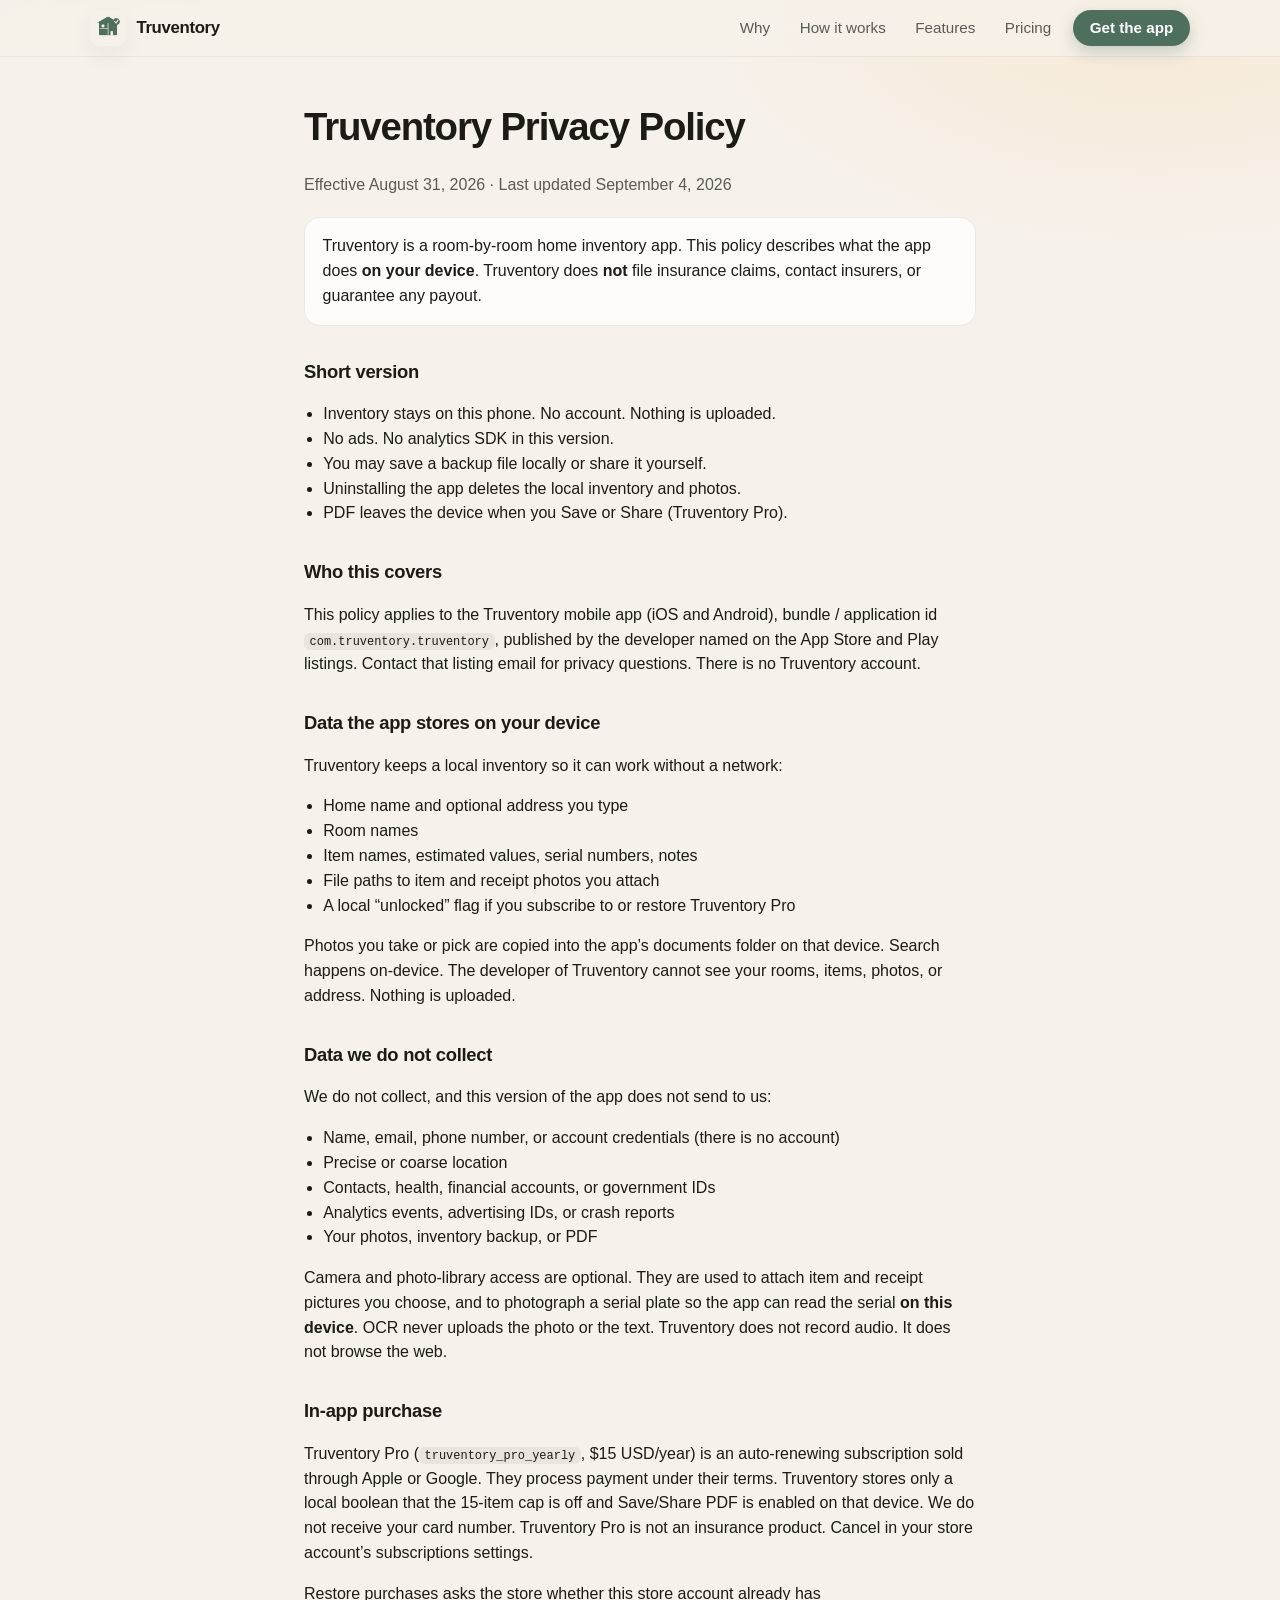
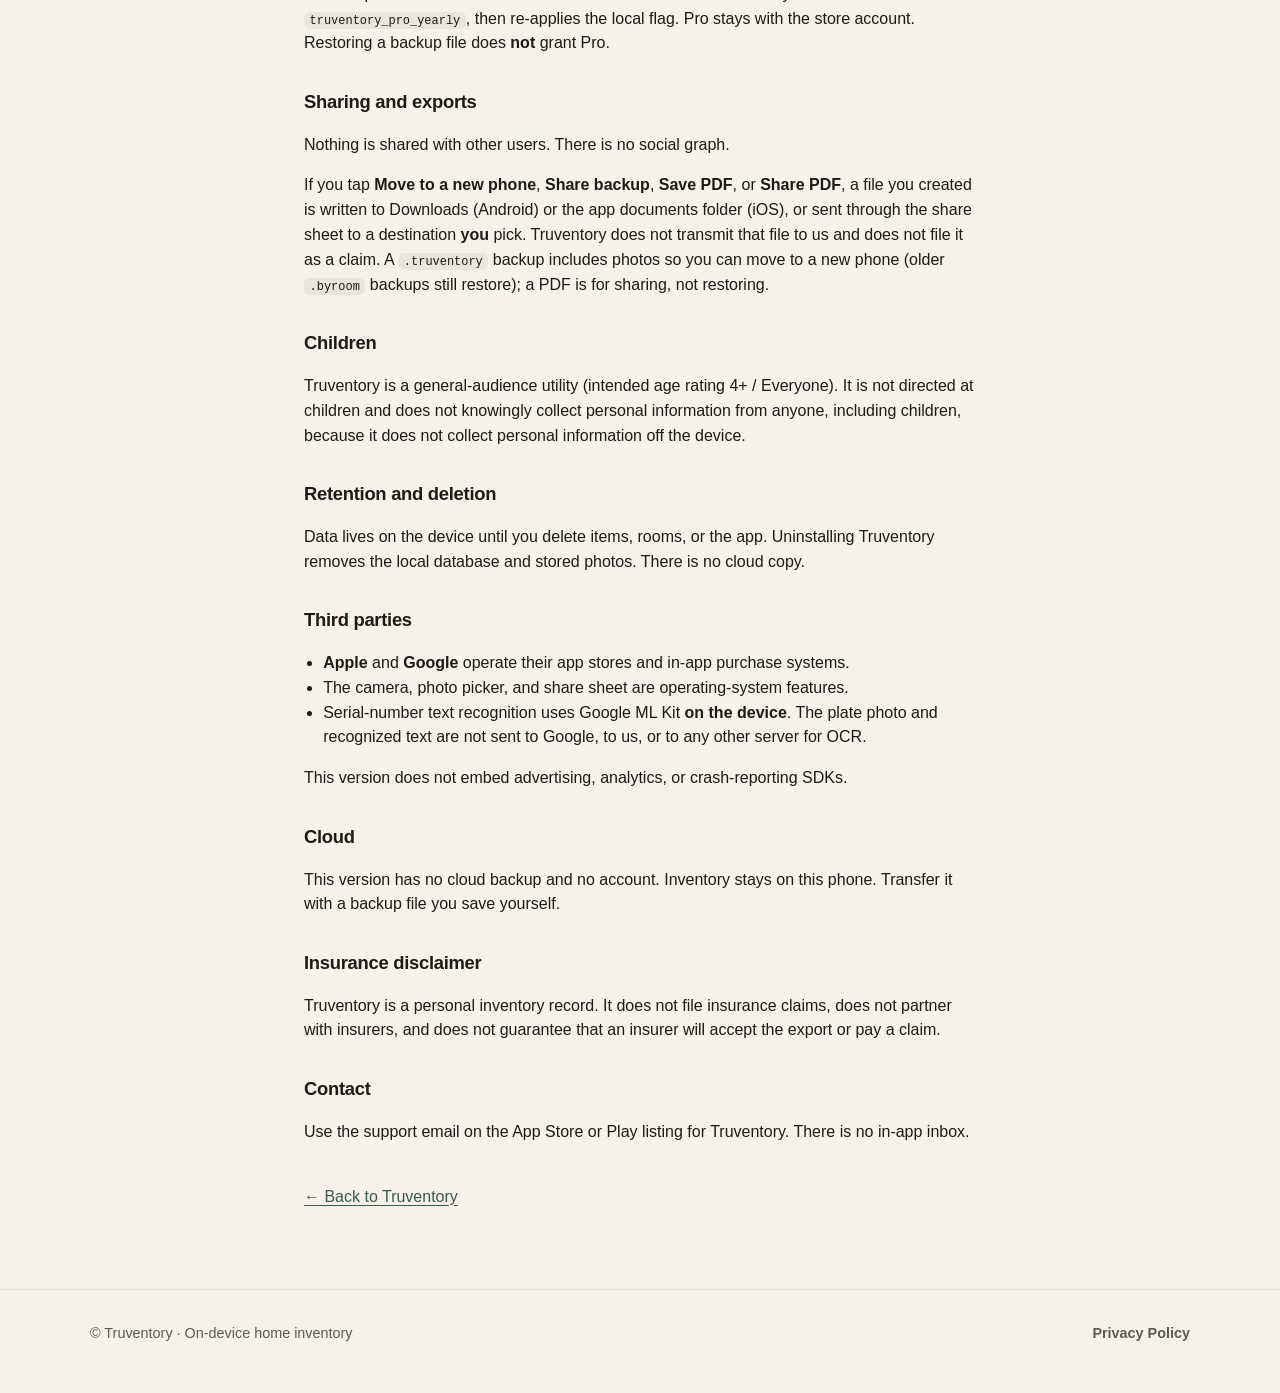
==== privacy.html @ 2aac351b "Clean top nav into a single neat row Desktop keeps links in one nowrap row with clearer hit targets;" ====
<!DOCTYPE html>
<html lang="en">
<head>
  <meta charset="utf-8">
  <meta name="viewport" content="width=device-width, initial-scale=1">
  <title>Privacy Policy — Truventory</title>
  <meta name="description" content="Truventory privacy policy: on-device inventory only. No account, no cloud upload, no ads, no analytics.">
  <meta name="theme-color" content="#f6f1ea">
  <link rel="canonical" href="https://roguespark-04.github.io/Truventory-web/privacy.html">
  <meta property="og:type" content="article">
  <meta property="og:title" content="Privacy Policy — Truventory">
  <meta property="og:description" content="On-device home inventory. No account. Nothing is uploaded.">
  <meta property="og:url" content="https://roguespark-04.github.io/Truventory-web/privacy.html">
  <meta property="og:image" content="https://roguespark-04.github.io/Truventory-web/assets/icon-1024.png">
  <link rel="icon" href="assets/favicon.ico" sizes="any">
  <link rel="icon" type="image/png" sizes="32x32" href="assets/favicon-32.png">
  <link rel="apple-touch-icon" href="assets/favicon-180.png">
  <link rel="stylesheet" href="styles.css">
</head>
<body>
  <header class="site-nav">
    <div class="wrap inner">
      <a class="brand" href="index.html">
        <img src="assets/icon-1024.png" width="36" height="36" alt="">
        Truventory
      </a>
      <button type="button" class="nav-toggle" aria-expanded="false" aria-controls="site-menu" aria-label="Open menu">
        <span></span><span></span><span></span>
      </button>
      <nav id="site-menu" class="nav-links" aria-label="Primary">
        <a href="index.html#why">Why</a>
        <a href="index.html#how">How it works</a>
        <a href="index.html#features">Features</a>
        <a href="index.html#pricing">Pricing</a>
        <a class="nav-cta" href="index.html#download">Get the app</a>
      </nav>
    </div>
  </header>

  <main class="privacy-main">
    <h1>Truventory Privacy Policy</h1>
    <p class="meta">Effective August 31, 2026 · Last updated September 4, 2026</p>

    <p class="note">
      Truventory is a room-by-room home inventory app. This policy describes what the app does
      <strong>on your device</strong>. Truventory does <strong>not</strong> file insurance claims,
      contact insurers, or guarantee any payout.
    </p>

    <h2>Short version</h2>
    <ul>
      <li>Inventory stays on this phone. No account. Nothing is uploaded.</li>
      <li>No ads. No analytics SDK in this version.</li>
      <li>You may save a backup file locally or share it yourself.</li>
      <li>Uninstalling the app deletes the local inventory and photos.</li>
      <li>PDF leaves the device when you Save or Share (Truventory Pro).</li>
    </ul>

    <h2>Who this covers</h2>
    <p>
      This policy applies to the Truventory mobile app (iOS and Android), bundle / application id
      <code>com.truventory.truventory</code>, published by the developer named on the App Store and
      Play listings. Contact that listing email for privacy questions. There is no Truventory account.
    </p>

    <h2>Data the app stores on your device</h2>
    <p>Truventory keeps a local inventory so it can work without a network:</p>
    <ul>
      <li>Home name and optional address you type</li>
      <li>Room names</li>
      <li>Item names, estimated values, serial numbers, notes</li>
      <li>File paths to item and receipt photos you attach</li>
      <li>A local “unlocked” flag if you subscribe to or restore Truventory Pro</li>
    </ul>
    <p>
      Photos you take or pick are copied into the app’s documents folder on that device.
      Search happens on-device. The developer of Truventory cannot see your rooms, items, photos,
      or address. Nothing is uploaded.
    </p>

    <h2>Data we do not collect</h2>
    <p>We do not collect, and this version of the app does not send to us:</p>
    <ul>
      <li>Name, email, phone number, or account credentials (there is no account)</li>
      <li>Precise or coarse location</li>
      <li>Contacts, health, financial accounts, or government IDs</li>
      <li>Analytics events, advertising IDs, or crash reports</li>
      <li>Your photos, inventory backup, or PDF</li>
    </ul>
    <p>
      Camera and photo-library access are optional. They are used to attach item and receipt pictures
      you choose, and to photograph a serial plate so the app can read the serial
      <strong>on this device</strong>. OCR never uploads the photo or the text. Truventory does not
      record audio. It does not browse the web.
    </p>

    <h2>In-app purchase</h2>
    <p>
      Truventory Pro (<code>truventory_pro_yearly</code>, $15 USD/year) is an auto-renewing
      subscription sold through Apple or Google. They process payment under their terms. Truventory
      stores only a local boolean that the 15-item cap is off and Save/Share PDF is enabled on that
      device. We do not receive your card number. Truventory Pro is not an insurance product.
      Cancel in your store account’s subscriptions settings.
    </p>
    <p>
      Restore purchases asks the store whether this store account already has
      <code>truventory_pro_yearly</code>, then re-applies the local flag. Pro stays with the store
      account. Restoring a backup file does <strong>not</strong> grant Pro.
    </p>

    <h2>Sharing and exports</h2>
    <p>Nothing is shared with other users. There is no social graph.</p>
    <p>
      If you tap <strong>Move to a new phone</strong>, <strong>Share backup</strong>,
      <strong>Save PDF</strong>, or <strong>Share PDF</strong>, a file you created is written to
      Downloads (Android) or the app documents folder (iOS), or sent through the share sheet to a
      destination <strong>you</strong> pick. Truventory does not transmit that file to us and does
      not file it as a claim. A <code>.truventory</code> backup includes photos so you can move to a
      new phone (older <code>.byroom</code> backups still restore); a PDF is for sharing, not restoring.
    </p>

    <h2>Children</h2>
    <p>
      Truventory is a general-audience utility (intended age rating 4+ / Everyone). It is not directed
      at children and does not knowingly collect personal information from anyone, including children,
      because it does not collect personal information off the device.
    </p>

    <h2>Retention and deletion</h2>
    <p>
      Data lives on the device until you delete items, rooms, or the app. Uninstalling Truventory
      removes the local database and stored photos. There is no cloud copy.
    </p>

    <h2>Third parties</h2>
    <ul>
      <li><strong>Apple</strong> and <strong>Google</strong> operate their app stores and in-app purchase systems.</li>
      <li>The camera, photo picker, and share sheet are operating-system features.</li>
      <li>
        Serial-number text recognition uses Google ML Kit <strong>on the device</strong>. The plate
        photo and recognized text are not sent to Google, to us, or to any other server for OCR.
      </li>
    </ul>
    <p>This version does not embed advertising, analytics, or crash-reporting SDKs.</p>

    <h2>Cloud</h2>
    <p>
      This version has no cloud backup and no account. Inventory stays on this phone. Transfer it
      with a backup file you save yourself.
    </p>

    <h2>Insurance disclaimer</h2>
    <p>
      Truventory is a personal inventory record. It does not file insurance claims, does not partner
      with insurers, and does not guarantee that an insurer will accept the export or pay a claim.
    </p>

    <h2>Contact</h2>
    <p>
      Use the support email on the App Store or Play listing for Truventory. There is no in-app inbox.
    </p>

    <p style="margin-top:2.5rem">
      <a href="index.html">← Back to Truventory</a>
    </p>
  </main>

  <footer class="site-footer">
    <div class="wrap inner">
      <div>© Truventory · On-device home inventory</div>
      <div><a href="privacy.html">Privacy Policy</a></div>
    </div>
  </footer>
</body>
</html>
---- styles.css ----
/* Truventory marketing site — cream + sage, liquid-glass accents */
:root {
  --cream: #f6f1ea;
  --cream-deep: #ebe4da;
  --ink: #1c1b16;
  --ink-soft: #5c5a55;
  --sage: #4f6f5e;
  --sage-deep: #3d584a;
  --sage-soft: #6b8a78;
  --sage-mist: rgba(79, 111, 94, 0.12);
  --glass: rgba(255, 255, 255, 0.55);
  --glass-border: rgba(255, 255, 255, 0.65);
  --card: #ffffff;
  --shadow: 0 18px 50px rgba(28, 27, 22, 0.08);
  --shadow-sm: 0 8px 24px rgba(28, 27, 22, 0.06);
  --radius: 22px;
  --radius-sm: 14px;
  --max: 1100px;
  --font: "SF Pro Text", -apple-system, BlinkMacSystemFont, "Segoe UI", Roboto, "Helvetica Neue", Arial, sans-serif;
  --display: "SF Pro Display", -apple-system, BlinkMacSystemFont, "Segoe UI", Roboto, "Helvetica Neue", Arial, sans-serif;
}

*, *::before, *::after { box-sizing: border-box; }
html { scroll-behavior: smooth; }
@media (prefers-reduced-motion: reduce) {
  html { scroll-behavior: auto; }
  *, *::before, *::after {
    animation-duration: 0.01ms !important;
    animation-iteration-count: 1 !important;
    transition-duration: 0.01ms !important;
  }
}

body {
  margin: 0;
  font-family: var(--font);
  color: var(--ink);
  background:
    radial-gradient(1200px 600px at 10% -10%, rgba(79, 111, 94, 0.14), transparent 55%),
    radial-gradient(900px 500px at 90% 0%, rgba(246, 210, 160, 0.28), transparent 50%),
    var(--cream);
  line-height: 1.55;
  -webkit-font-smoothing: antialiased;
}

img { max-width: 100%; display: block; }
a { color: var(--sage-deep); text-decoration-thickness: 1px; text-underline-offset: 3px; }
a:hover { color: var(--sage); }

.wrap {
  width: min(100% - 2rem, var(--max));
  margin-inline: auto;
}

/* Nav — one neat row; hamburger under ~860px */
.site-nav {
  position: sticky;
  top: 0;
  z-index: 40;
  backdrop-filter: blur(18px) saturate(1.2);
  -webkit-backdrop-filter: blur(18px) saturate(1.2);
  background: rgba(246, 241, 234, 0.82);
  border-bottom: 1px solid rgba(28, 27, 22, 0.06);
}
.site-nav .inner {
  display: flex;
  align-items: center;
  justify-content: space-between;
  gap: 1.25rem;
  min-height: 3.5rem;
  padding: 0.55rem 0;
}
.brand {
  display: inline-flex;
  align-items: center;
  gap: 0.65rem;
  flex-shrink: 0;
  color: inherit;
  text-decoration: none;
  font-weight: 700;
  letter-spacing: -0.02em;
  font-size: 1.05rem;
}
.brand img {
  width: 36px;
  height: 36px;
  border-radius: 9px;
  box-shadow: var(--shadow-sm);
}
.nav-toggle {
  display: none;
  width: 2.5rem;
  height: 2.5rem;
  margin-left: auto;
  border: 1px solid rgba(28, 27, 22, 0.1);
  border-radius: 10px;
  background: rgba(255, 255, 255, 0.55);
  cursor: pointer;
  align-items: center;
  justify-content: center;
  flex-direction: column;
  gap: 5px;
  padding: 0;
}
.nav-toggle span {
  display: block;
  width: 1.05rem;
  height: 2px;
  border-radius: 1px;
  background: var(--ink);
  transition: transform 0.2s ease, opacity 0.2s ease;
}
.site-nav.is-open .nav-toggle span:nth-child(1) {
  transform: translateY(7px) rotate(45deg);
}
.site-nav.is-open .nav-toggle span:nth-child(2) { opacity: 0; }
.site-nav.is-open .nav-toggle span:nth-child(3) {
  transform: translateY(-7px) rotate(-45deg);
}
.nav-links {
  display: flex;
  flex-wrap: nowrap;
  align-items: center;
  gap: 0.15rem;
  margin: 0;
  font-size: 0.95rem;
}
.nav-links a {
  display: inline-flex;
  align-items: center;
  color: var(--ink-soft);
  text-decoration: none;
  font-weight: 500;
  white-space: nowrap;
  padding: 0.55rem 0.85rem;
  border-radius: 999px;
  line-height: 1.2;
  transition: color 0.15s ease, background 0.15s ease;
}
.nav-links a:hover {
  color: var(--ink);
  background: rgba(28, 27, 22, 0.05);
}
.nav-cta {
  margin-left: 0.35rem;
  padding: 0.55rem 1.05rem !important;
  background: var(--sage) !important;
  color: #fff !important;
  font-weight: 600 !important;
  box-shadow: 0 6px 16px rgba(79, 111, 94, 0.28);
}
.nav-cta:hover {
  background: var(--sage-deep) !important;
  color: #fff !important;
}
@media (max-width: 860px) {
  .nav-toggle { display: inline-flex; }
  .nav-links {
    display: none;
    position: absolute;
    left: 1rem;
    right: 1rem;
    top: calc(100% + 0.35rem);
    flex-direction: column;
    align-items: stretch;
    gap: 0.2rem;
    padding: 0.55rem;
    border-radius: 16px;
    background: rgba(246, 241, 234, 0.96);
    border: 1px solid rgba(28, 27, 22, 0.08);
    box-shadow: 0 18px 40px rgba(28, 27, 22, 0.12);
    backdrop-filter: blur(18px);
    -webkit-backdrop-filter: blur(18px);
  }
  .site-nav.is-open .nav-links { display: flex; }
  .site-nav { position: sticky; }
  .site-nav .inner { position: relative; }
  .nav-links a {
    width: 100%;
    justify-content: flex-start;
    padding: 0.85rem 1rem;
    border-radius: 12px;
  }
  .nav-cta {
    margin-left: 0 !important;
    margin-top: 0.25rem;
    justify-content: center !important;
  }
}

/* Hero */
.hero {
  padding: 3.5rem 0 2.5rem;
  display: grid;
  gap: 2.5rem;
  align-items: center;
}
@media (min-width: 900px) {
  .hero {
    grid-template-columns: 1.05fr 0.95fr;
    padding: 4.5rem 0 3rem;
  }
}
.eyebrow {
  display: inline-flex;
  align-items: center;
  gap: 0.45rem;
  padding: 0.35rem 0.75rem;
  border-radius: 999px;
  background: var(--sage-mist);
  color: var(--sage-deep);
  font-size: 0.82rem;
  font-weight: 650;
  letter-spacing: 0.01em;
  margin-bottom: 1rem;
}
.hero h1 {
  font-family: var(--display);
  font-size: clamp(2.35rem, 5vw, 3.55rem);
  line-height: 1.05;
  letter-spacing: -0.035em;
  margin: 0 0 1rem;
  font-weight: 760;
}
.hero .lede {
  font-size: 1.15rem;
  color: var(--ink-soft);
  max-width: 34rem;
  margin: 0 0 1.5rem;
}
.hero-actions {
  display: flex;
  flex-wrap: wrap;
  gap: 0.75rem;
  margin-bottom: 1.25rem;
}
.trust-row {
  display: flex;
  flex-wrap: wrap;
  gap: 0.55rem 1rem;
  color: var(--ink-soft);
  font-size: 0.9rem;
}
.trust-row span {
  display: inline-flex;
  align-items: center;
  gap: 0.35rem;
}
.dot {
  width: 7px; height: 7px; border-radius: 50%;
  background: var(--sage); display: inline-block;
}

/* Store buttons */
.store-btn {
  appearance: none;
  border: 1px solid rgba(28, 27, 22, 0.12);
  background: #111;
  color: #fff;
  border-radius: 12px;
  padding: 0.55rem 1rem 0.55rem 0.85rem;
  display: inline-flex;
  align-items: center;
  gap: 0.7rem;
  text-decoration: none;
  min-width: 168px;
  position: relative;
  box-shadow: var(--shadow-sm);
  cursor: not-allowed;
  opacity: 0.92;
  transition: transform 0.2s ease, opacity 0.2s ease;
}
.store-btn:hover { opacity: 1; }
.store-btn.is-live {
  cursor: pointer;
  opacity: 1;
}
.store-btn.is-live:hover { transform: translateY(-1px); }
.store-btn .glyph {
  width: 26px; height: 26px; flex: none;
  display: grid; place-items: center;
}
.store-btn .copy { text-align: left; line-height: 1.15; }
.store-btn .kicker {
  display: block;
  font-size: 0.68rem;
  opacity: 0.78;
  letter-spacing: 0.02em;
}
.store-btn .label {
  display: block;
  font-size: 1.05rem;
  font-weight: 650;
  letter-spacing: -0.01em;
}
.store-btn .badge {
  position: absolute;
  top: -8px; right: -8px;
  background: var(--sage);
  color: #fff;
  font-size: 0.68rem;
  font-weight: 700;
  padding: 0.2rem 0.45rem;
  border-radius: 999px;
  box-shadow: 0 4px 10px rgba(79, 111, 94, 0.35);
}
.store-btn.play { background: #0b0b0b; }

/* Phone mock */
.phone-stage {
  display: grid;
  place-items: center;
  position: relative;
}
.phone {
  width: min(100%, 300px);
  aspect-ratio: 9 / 19.2;
  border-radius: 42px;
  background: linear-gradient(160deg, #2a2a2a, #111);
  padding: 12px;
  box-shadow:
    0 30px 80px rgba(28, 27, 22, 0.22),
    inset 0 0 0 1px rgba(255,255,255,0.08);
  position: relative;
}
.phone::before {
  content: "";
  position: absolute;
  top: 18px; left: 50%;
  transform: translateX(-50%);
  width: 96px; height: 22px;
  background: #0a0a0a;
  border-radius: 999px;
  z-index: 3;
}
.phone-screen {
  height: 100%;
  border-radius: 32px;
  overflow: hidden;
  background: linear-gradient(180deg, #f8f4ee 0%, #efe7dc 100%);
  position: relative;
}
.screen-panel {
  position: absolute;
  inset: 0;
  padding: 2.4rem 0.9rem 1rem;
  opacity: 0;
  transform: translateX(18px);
  transition: opacity 0.35s ease, transform 0.35s ease;
  pointer-events: none;
  display: flex;
  flex-direction: column;
  gap: 0.65rem;
}
.screen-panel.is-active {
  opacity: 1;
  transform: none;
  pointer-events: auto;
}
.ui-top {
  display: flex;
  justify-content: space-between;
  align-items: baseline;
  margin-bottom: 0.15rem;
}
.ui-title { font-weight: 720; letter-spacing: -0.02em; font-size: 1.2rem; }
.ui-sub { color: var(--ink-soft); font-size: 0.78rem; }
.glass-card {
  background: rgba(255,255,255,0.72);
  backdrop-filter: blur(12px);
  -webkit-backdrop-filter: blur(12px);
  border: 1px solid rgba(255,255,255,0.7);
  border-radius: 16px;
  padding: 0.75rem 0.85rem;
  box-shadow: 0 8px 20px rgba(28,27,22,0.05);
}
.room-row {
  display: flex;
  align-items: center;
  justify-content: space-between;
  gap: 0.5rem;
}
.room-row strong { font-size: 0.95rem; }
.pill {
  font-size: 0.72rem;
  font-weight: 650;
  color: var(--sage-deep);
  background: var(--sage-mist);
  padding: 0.2rem 0.5rem;
  border-radius: 999px;
}
.item-row {
  display: grid;
  grid-template-columns: 42px 1fr auto;
  gap: 0.65rem;
  align-items: center;
}
.thumb {
  width: 42px; height: 42px; border-radius: 10px;
  background: linear-gradient(135deg, #d7e3db, #c3d4c8);
  display: grid; place-items: center;
  font-size: 1rem;
}
.item-meta { min-width: 0; }
.item-meta .name { font-weight: 650; font-size: 0.9rem; white-space: nowrap; overflow: hidden; text-overflow: ellipsis; }
.item-meta .hint { color: var(--ink-soft); font-size: 0.72rem; }
.ocr-box {
  border: 1.5px dashed rgba(79,111,94,0.45);
  border-radius: 14px;
  padding: 0.85rem;
  background: rgba(255,255,255,0.55);
  text-align: center;
}
.ocr-chips { display: flex; flex-wrap: wrap; gap: 0.4rem; justify-content: center; margin-top: 0.65rem; }
.chip {
  border: 0;
  background: #fff;
  color: var(--sage-deep);
  font: inherit;
  font-size: 0.78rem;
  font-weight: 650;
  padding: 0.35rem 0.6rem;
  border-radius: 999px;
  box-shadow: var(--shadow-sm);
  cursor: pointer;
}
.chip.is-picked { background: var(--sage); color: #fff; }
.total-big { font-size: 1.55rem; font-weight: 760; letter-spacing: -0.03em; }
.pdf-preview {
  flex: 1;
  border-radius: 14px;
  background: #fff;
  border: 1px solid rgba(28,27,22,0.08);
  padding: 0.85rem;
  display: flex;
  flex-direction: column;
  gap: 0.45rem;
}
.pdf-line { height: 8px; border-radius: 999px; background: #e8e2d8; }
.pdf-line.short { width: 55%; }
.phone-dots {
  display: flex;
  gap: 0.45rem;
  justify-content: center;
  margin-top: 1rem;
}
.phone-dots button {
  width: 8px; height: 8px; border-radius: 50%;
  border: 0; background: rgba(28,27,22,0.2);
  cursor: pointer; padding: 0;
}
.phone-dots button.is-active { background: var(--sage); width: 22px; border-radius: 999px; }
.phone-hint {
  text-align: center;
  color: var(--ink-soft);
  font-size: 0.85rem;
  margin-top: 0.65rem;
}

/* Sections */
section { padding: 3.5rem 0; }
.section-head {
  max-width: 38rem;
  margin-bottom: 2rem;
}
.section-head h2 {
  font-family: var(--display);
  font-size: clamp(1.7rem, 3vw, 2.25rem);
  letter-spacing: -0.03em;
  margin: 0 0 0.65rem;
  line-height: 1.15;
}
.section-head p { margin: 0; color: var(--ink-soft); font-size: 1.05rem; }

.use-grid {
  display: grid;
  gap: 1rem;
}
@media (min-width: 720px) {
  .use-grid { grid-template-columns: repeat(3, 1fr); }
}
.use-card {
  background: var(--glass);
  backdrop-filter: blur(14px);
  -webkit-backdrop-filter: blur(14px);
  border: 1px solid rgba(255,255,255,0.7);
  border-radius: var(--radius);
  padding: 1.15rem 1.2rem;
  box-shadow: var(--shadow-sm);
  text-align: left;
  cursor: pointer;
  transition: transform 0.2s ease, box-shadow 0.2s ease;
  font: inherit;
  color: inherit;
}
.use-card:hover { transform: translateY(-2px); box-shadow: var(--shadow); }
.use-card[aria-expanded="true"] {
  outline: 2px solid rgba(79,111,94,0.35);
  background: rgba(255,255,255,0.82);
}
.use-icon {
  width: 42px; height: 42px; border-radius: 12px;
  display: grid; place-items: center;
  background: var(--sage-mist);
  color: var(--sage-deep);
  font-size: 1.2rem;
  margin-bottom: 0.85rem;
}
.use-card h3 {
  margin: 0 0 0.4rem;
  font-size: 1.05rem;
  letter-spacing: -0.02em;
}
.use-card .blurb { margin: 0; color: var(--ink-soft); font-size: 0.94rem; }
.use-card .more {
  display: none;
  margin-top: 0.85rem;
  padding-top: 0.85rem;
  border-top: 1px solid rgba(28,27,22,0.08);
  color: var(--ink-soft);
  font-size: 0.92rem;
}
.use-card[aria-expanded="true"] .more { display: block; }
.disclaimer-note {
  margin-top: 1.25rem;
  font-size: 0.88rem;
  color: var(--ink-soft);
  background: rgba(255,255,255,0.55);
  border: 1px solid rgba(28,27,22,0.06);
  border-radius: var(--radius-sm);
  padding: 0.85rem 1rem;
}

/* How it works scrubber */
.how {
  display: grid;
  gap: 1.5rem;
}
@media (min-width: 900px) {
  .how { grid-template-columns: 0.9fr 1.1fr; align-items: start; }
}
.step-list {
  display: flex;
  flex-direction: column;
  gap: 0.55rem;
}
.step-btn {
  appearance: none;
  border: 1px solid transparent;
  background: rgba(255,255,255,0.45);
  border-radius: 16px;
  padding: 0.9rem 1rem;
  text-align: left;
  cursor: pointer;
  font: inherit;
  color: inherit;
  transition: background 0.2s ease, border-color 0.2s ease, transform 0.2s ease;
}
.step-btn:hover { background: rgba(255,255,255,0.75); }
.step-btn.is-active {
  background: rgba(255,255,255,0.9);
  border-color: rgba(79,111,94,0.28);
  box-shadow: var(--shadow-sm);
}
.step-num {
  display: inline-flex;
  width: 1.5rem; height: 1.5rem;
  border-radius: 50%;
  align-items: center; justify-content: center;
  background: var(--sage-mist);
  color: var(--sage-deep);
  font-size: 0.78rem;
  font-weight: 750;
  margin-right: 0.45rem;
}
.step-btn.is-active .step-num { background: var(--sage); color: #fff; }
.step-btn strong { display: inline; letter-spacing: -0.01em; }
.step-btn p {
  margin: 0.35rem 0 0 1.95rem;
  color: var(--ink-soft);
  font-size: 0.92rem;
}
.scrubber {
  display: flex;
  align-items: center;
  gap: 0.75rem;
  margin-top: 0.5rem;
}
.scrubber input[type="range"] {
  flex: 1;
  accent-color: var(--sage);
}
.how-preview {
  background: rgba(255,255,255,0.55);
  border: 1px solid rgba(255,255,255,0.7);
  border-radius: var(--radius);
  padding: 1.25rem;
  box-shadow: var(--shadow);
  min-height: 320px;
  display: flex;
  flex-direction: column;
  gap: 1rem;
}
.how-preview h3 {
  margin: 0;
  font-size: 1.25rem;
  letter-spacing: -0.02em;
}
.how-preview p { margin: 0; color: var(--ink-soft); }
.mini-ui {
  flex: 1;
  border-radius: 18px;
  background: linear-gradient(180deg, #fbf8f3, #efe8dd);
  border: 1px solid rgba(28,27,22,0.06);
  padding: 1rem;
  display: flex;
  flex-direction: column;
  gap: 0.55rem;
}

/* Features */
.feature-grid {
  display: grid;
  gap: 1rem;
}
@media (min-width: 720px) {
  .feature-grid { grid-template-columns: repeat(2, 1fr); }
}
@media (min-width: 980px) {
  .feature-grid { grid-template-columns: repeat(3, 1fr); }
}
.feature {
  background: var(--card);
  border-radius: var(--radius);
  padding: 1.2rem;
  border: 1px solid rgba(28,27,22,0.06);
  box-shadow: var(--shadow-sm);
}
.feature h3 {
  margin: 0 0 0.4rem;
  font-size: 1.05rem;
  letter-spacing: -0.015em;
}
.feature p { margin: 0; color: var(--ink-soft); font-size: 0.94rem; }

/* Pricing */
.pricing-grid {
  display: grid;
  gap: 1rem;
}
@media (min-width: 760px) {
  .pricing-grid { grid-template-columns: 1fr 1fr; }
}
.price-card {
  border-radius: var(--radius);
  padding: 1.5rem;
  background: rgba(255,255,255,0.7);
  border: 1px solid rgba(255,255,255,0.8);
  box-shadow: var(--shadow-sm);
}
.price-card.pro {
  background: linear-gradient(160deg, #3f5c4d, #4f6f5e 55%, #6b8a78);
  color: #fff;
  border: none;
  box-shadow: 0 22px 50px rgba(79,111,94,0.28);
}
.price-card .plan {
  font-size: 0.85rem;
  font-weight: 700;
  letter-spacing: 0.04em;
  text-transform: uppercase;
  opacity: 0.8;
}
.price-card .amount {
  font-size: 2.4rem;
  font-weight: 780;
  letter-spacing: -0.04em;
  margin: 0.35rem 0 0.85rem;
  line-height: 1;
}
.price-card .amount span { font-size: 1rem; font-weight: 550; opacity: 0.85; }
.price-card ul {
  margin: 0;
  padding: 0;
  list-style: none;
  display: grid;
  gap: 0.55rem;
}
.price-card li {
  display: flex;
  gap: 0.5rem;
  align-items: flex-start;
  font-size: 0.96rem;
}
.price-card li::before {
  content: "✓";
  font-weight: 700;
  color: var(--sage);
  flex: none;
}
.price-card.pro li::before { color: #d7ebe0; }
.price-note {
  margin-top: 1rem;
  font-size: 0.88rem;
  color: var(--ink-soft);
}

/* Download band */
.download-band {
  margin: 1rem 0 3rem;
  border-radius: 28px;
  padding: 2rem;
  background:
    radial-gradient(600px 240px at 20% 0%, rgba(255,255,255,0.25), transparent 60%),
    linear-gradient(135deg, #4f6f5e, #3d584a);
  color: #fff;
  box-shadow: var(--shadow);
  display: grid;
  gap: 1.25rem;
}
@media (min-width: 800px) {
  .download-band {
    grid-template-columns: 1.2fr auto;
    align-items: center;
  }
}
.download-band h2 {
  margin: 0 0 0.4rem;
  font-size: clamp(1.5rem, 3vw, 2rem);
  letter-spacing: -0.03em;
}
.download-band p { margin: 0; opacity: 0.9; max-width: 34rem; }
.download-band .store-btn { background: #111; }

/* Footer */
.site-footer {
  border-top: 1px solid rgba(28,27,22,0.08);
  padding: 2rem 0 3rem;
  color: var(--ink-soft);
  font-size: 0.9rem;
}
.site-footer .inner {
  display: flex;
  flex-wrap: wrap;
  gap: 1rem;
  justify-content: space-between;
  align-items: center;
}
.site-footer a { color: var(--ink-soft); text-decoration: none; font-weight: 550; }
.site-footer a:hover { color: var(--ink); }

/* Privacy page */
.privacy-main {
  width: min(100% - 2rem, 42rem);
  margin: 0 auto;
  padding: 2.5rem 0 4rem;
}
.privacy-main h1 {
  font-size: clamp(1.8rem, 4vw, 2.4rem);
  letter-spacing: -0.03em;
  margin: 0 0 0.35rem;
}
.privacy-main .meta { color: var(--ink-soft); margin-bottom: 1.25rem; }
.privacy-main .note {
  background: rgba(255,255,255,0.75);
  border: 1px solid rgba(28,27,22,0.08);
  border-radius: 16px;
  padding: 1rem 1.1rem;
  margin-bottom: 1.5rem;
}
.privacy-main h2 {
  font-size: 1.15rem;
  margin: 2rem 0 0.55rem;
  letter-spacing: -0.015em;
}
.privacy-main ul { padding-left: 1.2rem; }
.privacy-main code {
  font-size: 0.92em;
  background: rgba(28,27,22,0.06);
  padding: 0.1rem 0.35rem;
  border-radius: 6px;
}
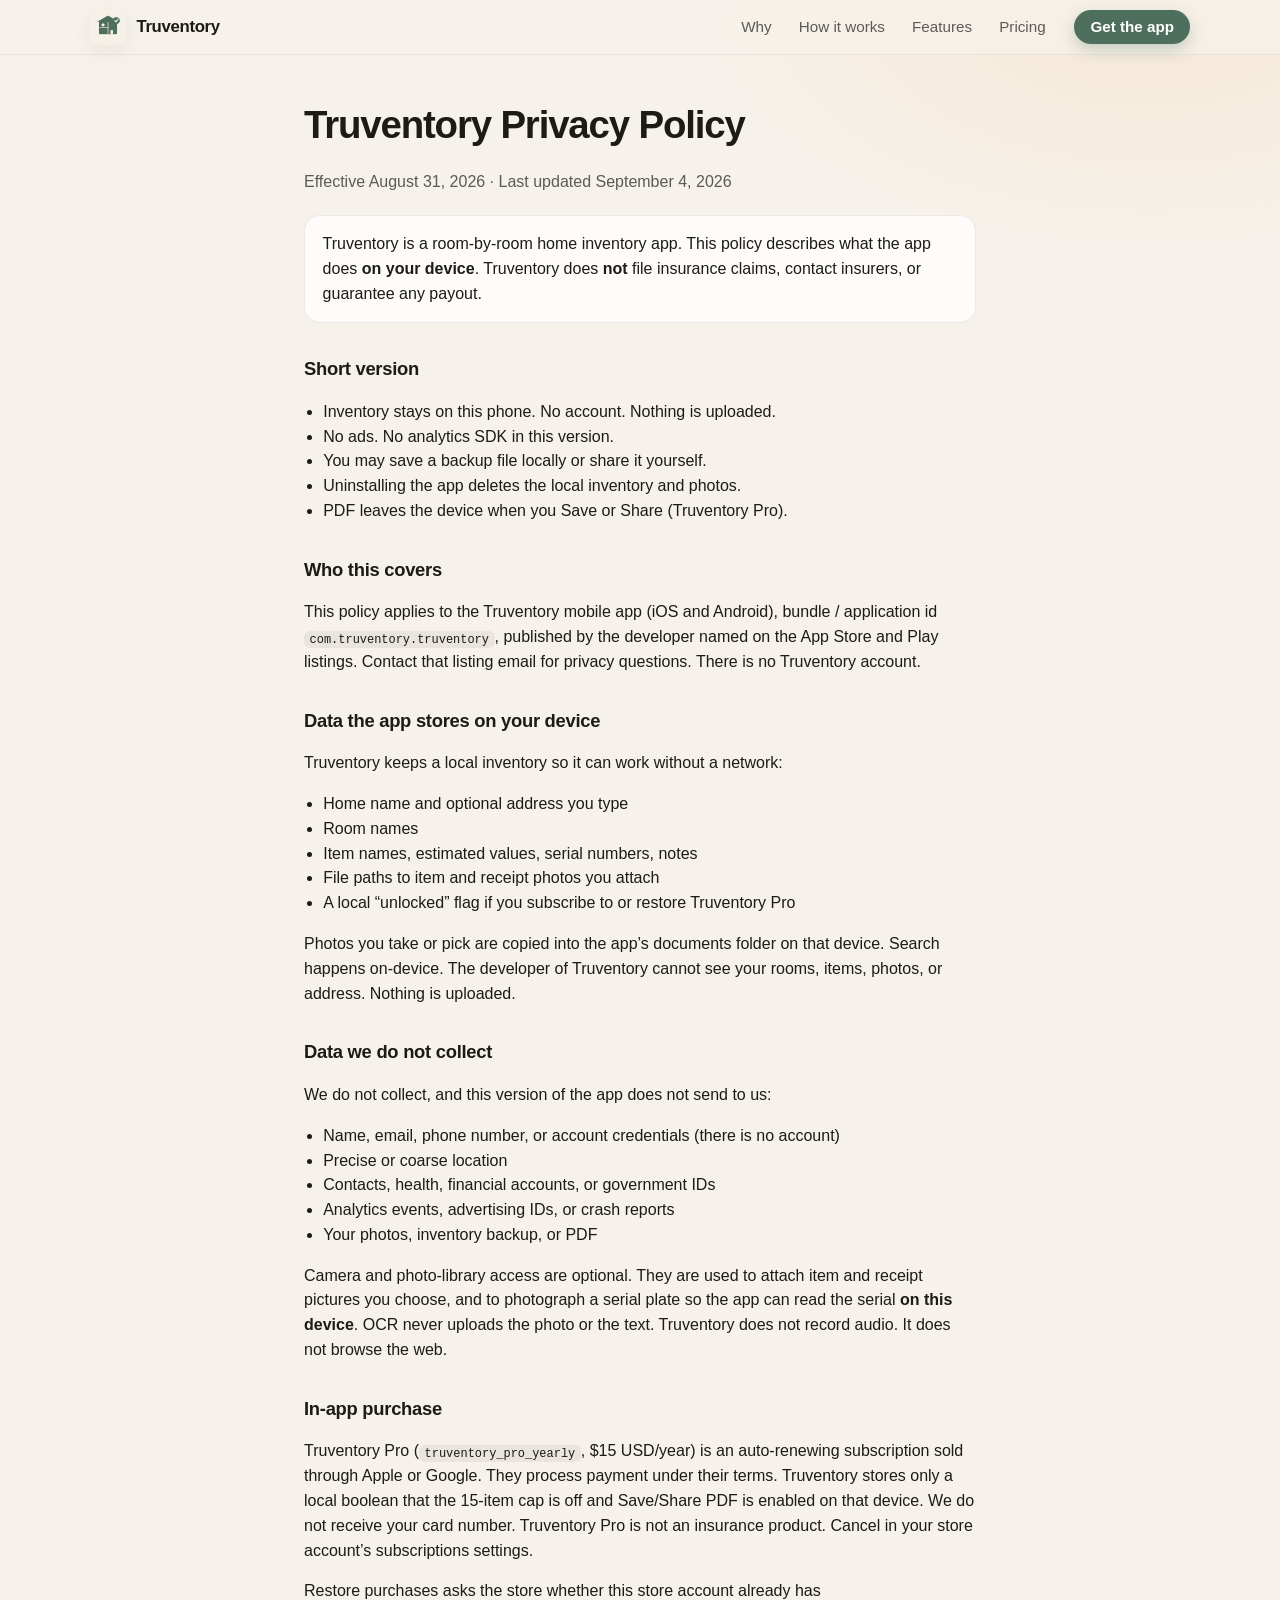
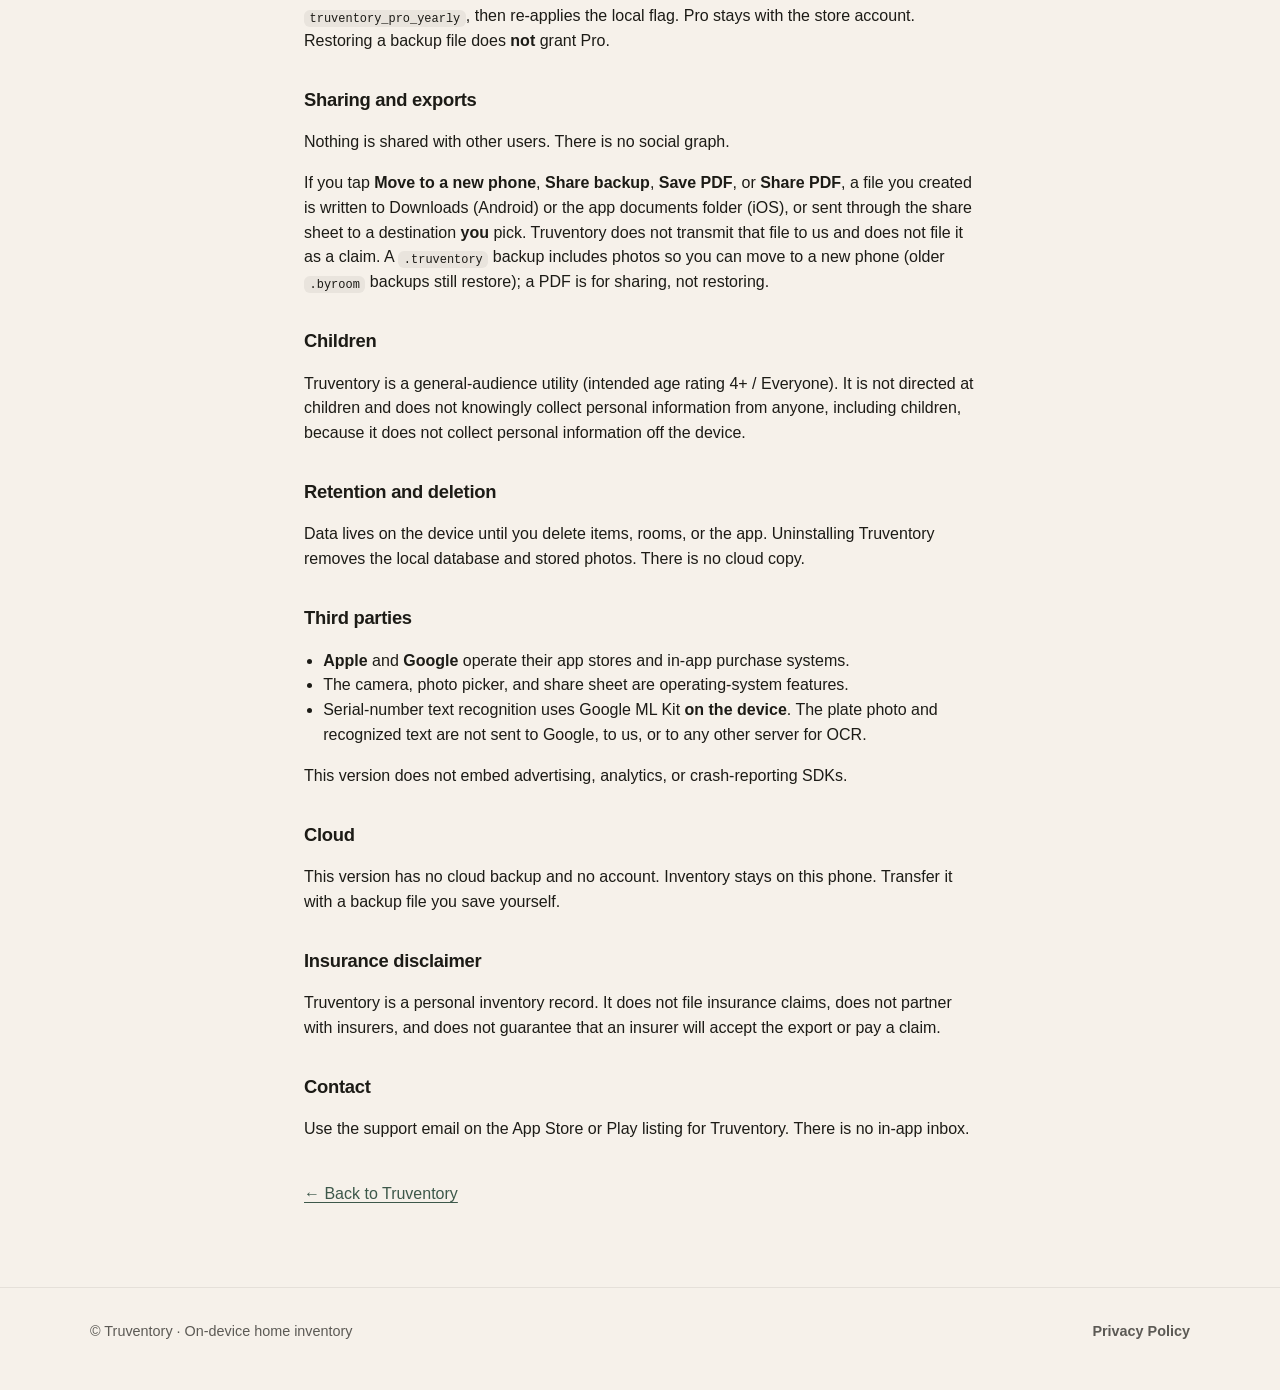
==== commit 31b6a465: "Replace phone hamburger with a clean two-row nav Brand and Get the app stay on top; section links si" ====
--- a/privacy.html
+++ b/privacy.html
@@ -24,15 +24,12 @@
         <img src="assets/icon-1024.png" width="36" height="36" alt="">
         Truventory
       </a>
-      <button type="button" class="nav-toggle" aria-expanded="false" aria-controls="site-menu" aria-label="Open menu">
-        <span></span><span></span><span></span>
-      </button>
+      <a class="nav-cta" href="index.html#download">Get the app</a>
       <nav id="site-menu" class="nav-links" aria-label="Primary">
         <a href="index.html#why">Why</a>
         <a href="index.html#how">How it works</a>
         <a href="index.html#features">Features</a>
         <a href="index.html#pricing">Pricing</a>
-        <a class="nav-cta" href="index.html#download">Get the app</a>
       </nav>
     </div>
   </header>
--- a/styles.css
+++ b/styles.css
@@ -52,22 +52,22 @@
   margin-inline: auto;
 }
 
-/* Nav — one neat row; hamburger under ~860px */
+/* Nav — one neat row; phone: brand+CTA, then a slim link strip */
 .site-nav {
   position: sticky;
   top: 0;
   z-index: 40;
   backdrop-filter: blur(18px) saturate(1.2);
   -webkit-backdrop-filter: blur(18px) saturate(1.2);
-  background: rgba(246, 241, 234, 0.82);
+  background: rgba(246, 241, 234, 0.88);
   border-bottom: 1px solid rgba(28, 27, 22, 0.06);
 }
 .site-nav .inner {
   display: flex;
-  align-items: center;
-  justify-content: space-between;
-  gap: 1.25rem;
-  min-height: 3.5rem;
+  flex-wrap: nowrap;
+  align-items: center;
+  gap: 0.75rem 1rem;
+  min-height: 3.35rem;
   padding: 0.55rem 0;
 }
 .brand {
@@ -75,6 +75,7 @@
   align-items: center;
   gap: 0.65rem;
   flex-shrink: 0;
+  margin-right: auto;
   color: inherit;
   text-decoration: none;
   font-weight: 700;
@@ -87,41 +88,12 @@
   border-radius: 9px;
   box-shadow: var(--shadow-sm);
 }
-.nav-toggle {
-  display: none;
-  width: 2.5rem;
-  height: 2.5rem;
-  margin-left: auto;
-  border: 1px solid rgba(28, 27, 22, 0.1);
-  border-radius: 10px;
-  background: rgba(255, 255, 255, 0.55);
-  cursor: pointer;
-  align-items: center;
-  justify-content: center;
-  flex-direction: column;
-  gap: 5px;
-  padding: 0;
-}
-.nav-toggle span {
-  display: block;
-  width: 1.05rem;
-  height: 2px;
-  border-radius: 1px;
-  background: var(--ink);
-  transition: transform 0.2s ease, opacity 0.2s ease;
-}
-.site-nav.is-open .nav-toggle span:nth-child(1) {
-  transform: translateY(7px) rotate(45deg);
-}
-.site-nav.is-open .nav-toggle span:nth-child(2) { opacity: 0; }
-.site-nav.is-open .nav-toggle span:nth-child(3) {
-  transform: translateY(-7px) rotate(-45deg);
-}
+.nav-toggle { display: none !important; }
 .nav-links {
   display: flex;
   flex-wrap: nowrap;
   align-items: center;
-  gap: 0.15rem;
+  gap: 0.1rem;
   margin: 0;
   font-size: 0.95rem;
 }
@@ -132,7 +104,7 @@
   text-decoration: none;
   font-weight: 500;
   white-space: nowrap;
-  padding: 0.55rem 0.85rem;
+  padding: 0.5rem 0.8rem;
   border-radius: 999px;
   line-height: 1.2;
   transition: color 0.15s ease, background 0.15s ease;
@@ -142,49 +114,65 @@
   background: rgba(28, 27, 22, 0.05);
 }
 .nav-cta {
-  margin-left: 0.35rem;
-  padding: 0.55rem 1.05rem !important;
-  background: var(--sage) !important;
+  display: inline-flex;
+  align-items: center;
+  flex-shrink: 0;
+  order: 3;
+  padding: 0.5rem 1rem;
+  border-radius: 999px;
+  background: var(--sage);
   color: #fff !important;
-  font-weight: 600 !important;
+  font-weight: 600;
+  font-size: 0.95rem;
+  text-decoration: none;
+  white-space: nowrap;
   box-shadow: 0 6px 16px rgba(79, 111, 94, 0.28);
+  line-height: 1.2;
 }
 .nav-cta:hover {
-  background: var(--sage-deep) !important;
+  background: var(--sage-deep);
   color: #fff !important;
 }
+.nav-links { order: 2; }
+
 @media (max-width: 860px) {
-  .nav-toggle { display: inline-flex; }
+  .site-nav .inner {
+    display: grid;
+    grid-template-columns: 1fr auto;
+    grid-template-areas:
+      "brand cta"
+      "links links";
+    align-items: center;
+    column-gap: 0.75rem;
+    row-gap: 0;
+    min-height: 0;
+    padding: 0.7rem 0 0;
+  }
+  .brand { grid-area: brand; margin-right: 0; }
+  .nav-cta {
+    grid-area: cta;
+    order: unset;
+    padding: 0.45rem 0.9rem;
+    font-size: 0.88rem;
+    box-shadow: 0 4px 12px rgba(79, 111, 94, 0.22);
+  }
   .nav-links {
-    display: none;
-    position: absolute;
-    left: 1rem;
-    right: 1rem;
-    top: calc(100% + 0.35rem);
-    flex-direction: column;
-    align-items: stretch;
-    gap: 0.2rem;
-    padding: 0.55rem;
-    border-radius: 16px;
-    background: rgba(246, 241, 234, 0.96);
-    border: 1px solid rgba(28, 27, 22, 0.08);
-    box-shadow: 0 18px 40px rgba(28, 27, 22, 0.12);
-    backdrop-filter: blur(18px);
-    -webkit-backdrop-filter: blur(18px);
+    grid-area: links;
+    order: unset;
+    width: calc(100% + 2rem);
+    margin-inline: -1rem;
+    padding: 0.4rem 1rem 0.65rem;
+    gap: 0.05rem;
+    overflow-x: auto;
+    -webkit-overflow-scrolling: touch;
+    scrollbar-width: none;
+    border-top: 1px solid rgba(28, 27, 22, 0.05);
+    justify-content: flex-start;
   }
-  .site-nav.is-open .nav-links { display: flex; }
-  .site-nav { position: sticky; }
-  .site-nav .inner { position: relative; }
+  .nav-links::-webkit-scrollbar { display: none; }
   .nav-links a {
-    width: 100%;
-    justify-content: flex-start;
-    padding: 0.85rem 1rem;
-    border-radius: 12px;
-  }
-  .nav-cta {
-    margin-left: 0 !important;
-    margin-top: 0.25rem;
-    justify-content: center !important;
+    padding: 0.4rem 0.7rem;
+    font-size: 0.9rem;
   }
 }
 
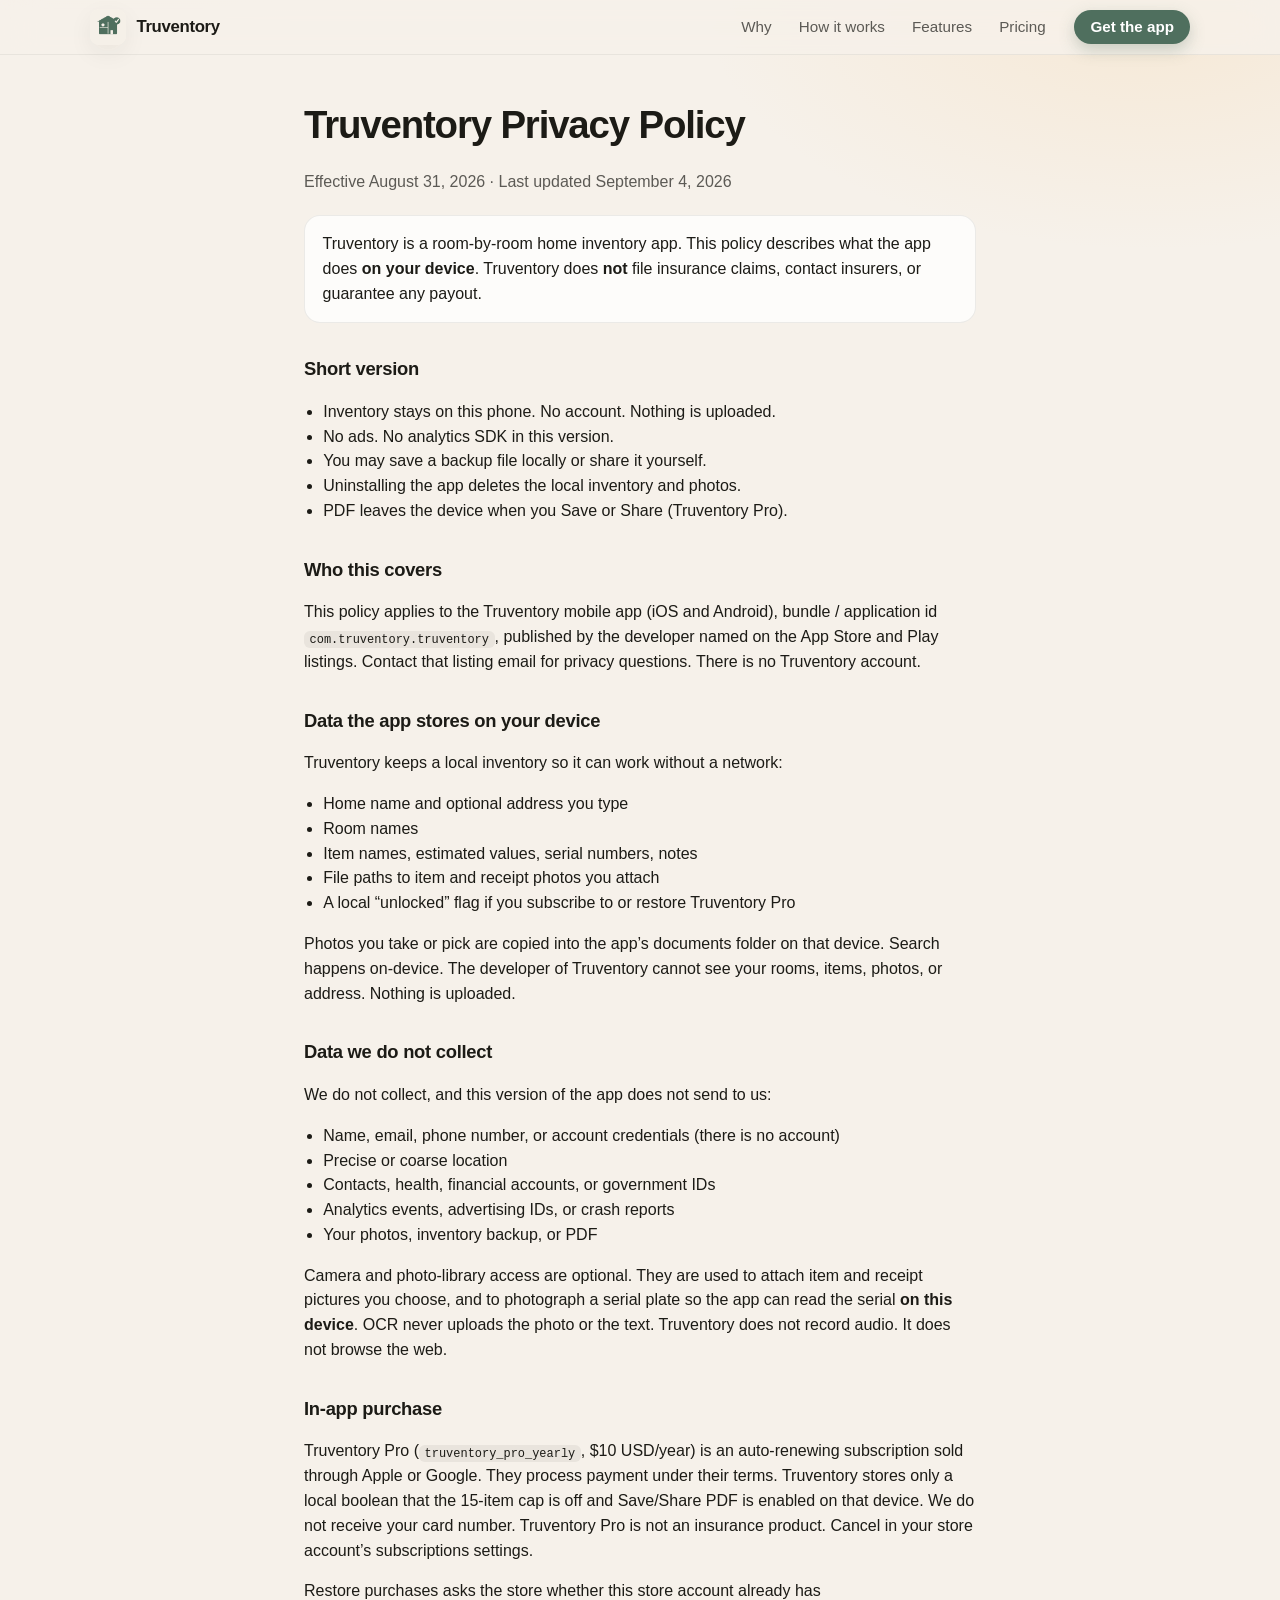
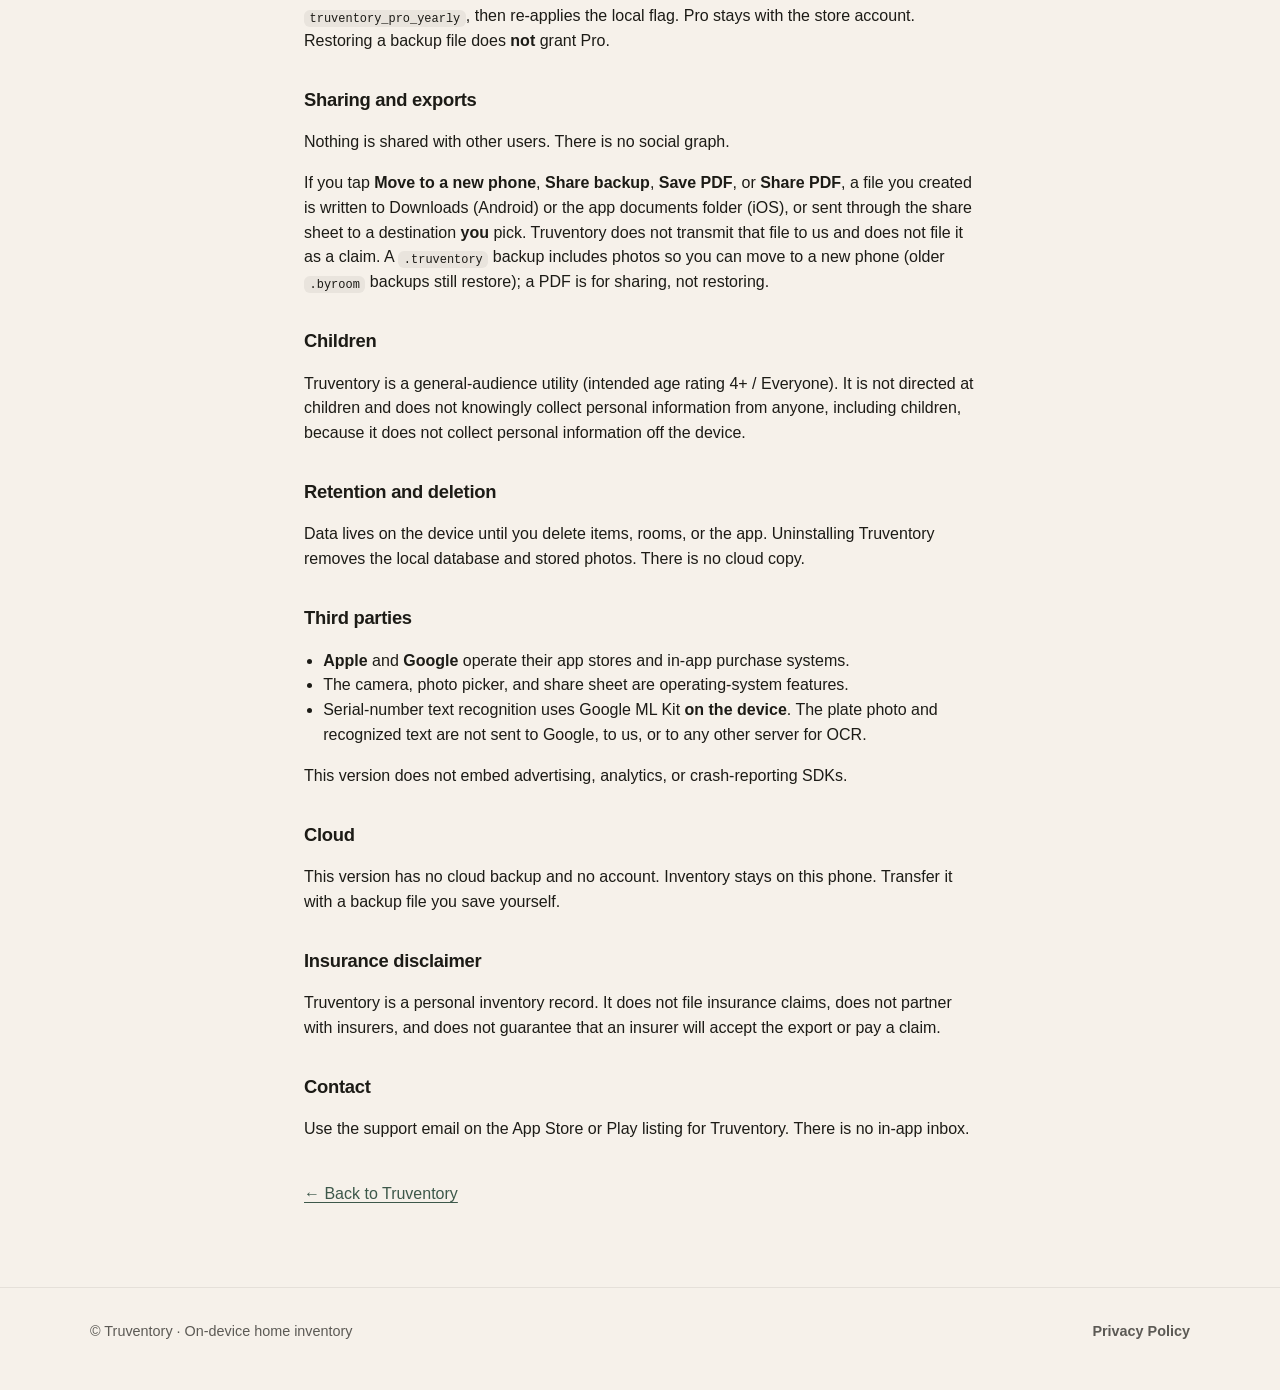
==== commit 5ceb624b: "Show Truventory Pro at $10/year" ====
--- a/privacy.html
+++ b/privacy.html
@@ -6,16 +6,16 @@
   <title>Privacy Policy — Truventory</title>
   <meta name="description" content="Truventory privacy policy: on-device inventory only. No account, no cloud upload, no ads, no analytics.">
   <meta name="theme-color" content="#f6f1ea">
-  <link rel="canonical" href="https://roguespark-04.github.io/Truventory-web/privacy.html">
+  <link rel="canonical" href="https://truventory.app/privacy.html">
   <meta property="og:type" content="article">
   <meta property="og:title" content="Privacy Policy — Truventory">
   <meta property="og:description" content="On-device home inventory. No account. Nothing is uploaded.">
-  <meta property="og:url" content="https://roguespark-04.github.io/Truventory-web/privacy.html">
-  <meta property="og:image" content="https://roguespark-04.github.io/Truventory-web/assets/icon-1024.png">
+  <meta property="og:url" content="https://truventory.app/privacy.html">
+  <meta property="og:image" content="https://truventory.app/assets/icon-1024.png">
   <link rel="icon" href="assets/favicon.ico" sizes="any">
   <link rel="icon" type="image/png" sizes="32x32" href="assets/favicon-32.png">
   <link rel="apple-touch-icon" href="assets/favicon-180.png">
-  <link rel="stylesheet" href="styles.css">
+  <link rel="stylesheet" href="styles.css?v=8">
 </head>
 <body>
   <header class="site-nav">
@@ -93,7 +93,7 @@
 
     <h2>In-app purchase</h2>
     <p>
-      Truventory Pro (<code>truventory_pro_yearly</code>, $15 USD/year) is an auto-renewing
+      Truventory Pro (<code>truventory_pro_yearly</code>, $10 USD/year) is an auto-renewing
       subscription sold through Apple or Google. They process payment under their terms. Truventory
       stores only a local boolean that the 15-item cap is off and Save/Share PDF is enabled on that
       device. We do not receive your card number. Truventory Pro is not an insurance product.
--- a/styles.css
+++ b/styles.css
@@ -144,9 +144,9 @@
       "links links";
     align-items: center;
     column-gap: 0.75rem;
-    row-gap: 0;
+    row-gap: 0.45rem;
     min-height: 0;
-    padding: 0.7rem 0 0;
+    padding: 0.7rem 0 0.55rem;
   }
   .brand { grid-area: brand; margin-right: 0; }
   .nav-cta {
@@ -159,20 +159,32 @@
   .nav-links {
     grid-area: links;
     order: unset;
-    width: calc(100% + 2rem);
-    margin-inline: -1rem;
-    padding: 0.4rem 1rem 0.65rem;
-    gap: 0.05rem;
-    overflow-x: auto;
-    -webkit-overflow-scrolling: touch;
-    scrollbar-width: none;
-    border-top: 1px solid rgba(28, 27, 22, 0.05);
-    justify-content: flex-start;
+    display: flex;
+    flex-wrap: nowrap;
+    align-items: center;
+    justify-content: space-between;
+    width: 100%;
+    margin-inline: 0;
+    padding: 0.45rem 0 0;
+    gap: 0.15rem;
+    overflow: visible;
+    border-top: 1px solid rgba(28, 27, 22, 0.06);
+    mask-image: none;
   }
-  .nav-links::-webkit-scrollbar { display: none; }
   .nav-links a {
-    padding: 0.4rem 0.7rem;
-    font-size: 0.9rem;
+    flex: 1 1 0;
+    justify-content: center;
+    min-width: 0;
+    padding: 0.5rem 0.25rem;
+    font-size: 0.82rem;
+    border-radius: 999px;
+    color: var(--ink-soft);
+    background: transparent;
+    border: none;
+  }
+  .nav-links a:hover {
+    color: var(--ink);
+    background: rgba(28, 27, 22, 0.05);
   }
 }
 
@@ -519,7 +531,7 @@
   padding: 0.85rem 1rem;
 }
 
-/* How it works scrubber */
+/* How it works */
 .how {
   display: grid;
   gap: 1.5rem;
@@ -568,16 +580,6 @@
   color: var(--ink-soft);
   font-size: 0.92rem;
 }
-.scrubber {
-  display: flex;
-  align-items: center;
-  gap: 0.75rem;
-  margin-top: 0.5rem;
-}
-.scrubber input[type="range"] {
-  flex: 1;
-  accent-color: var(--sage);
-}
 .how-preview {
   background: rgba(255,255,255,0.55);
   border: 1px solid rgba(255,255,255,0.7);
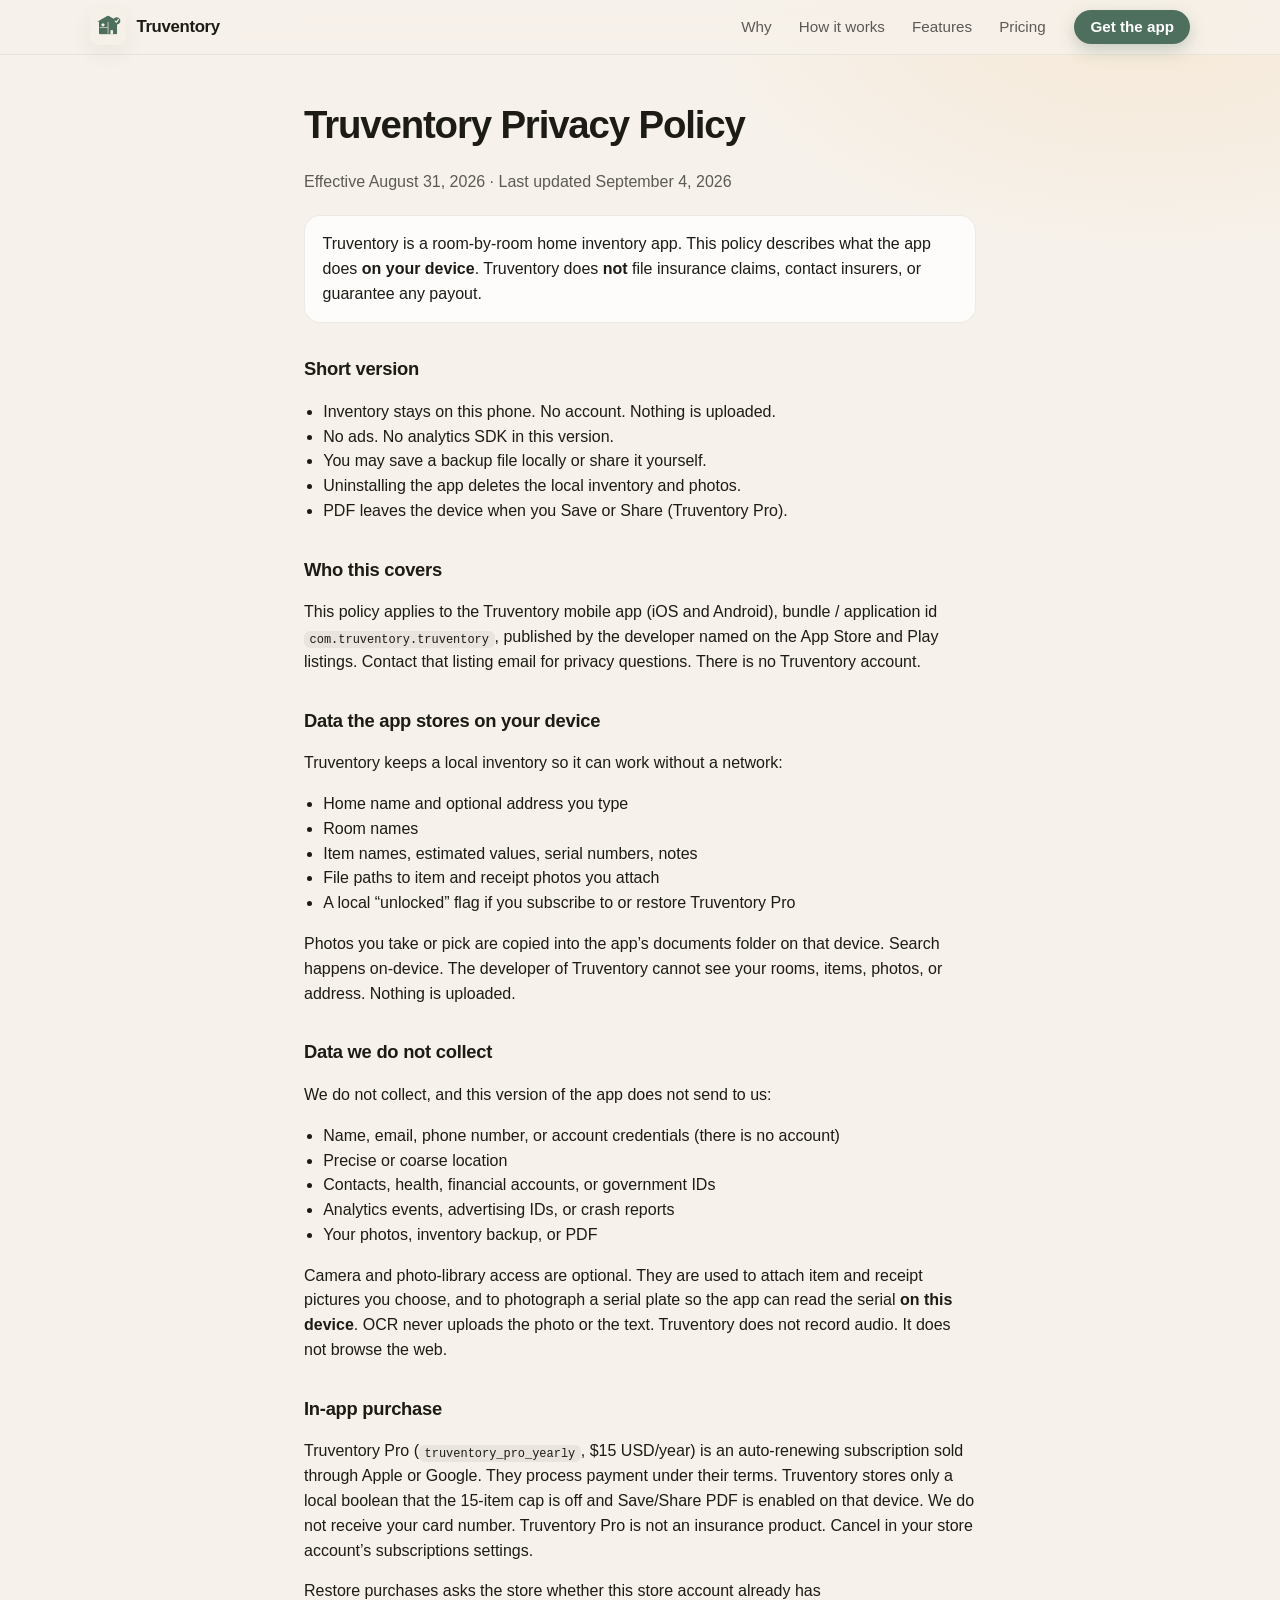
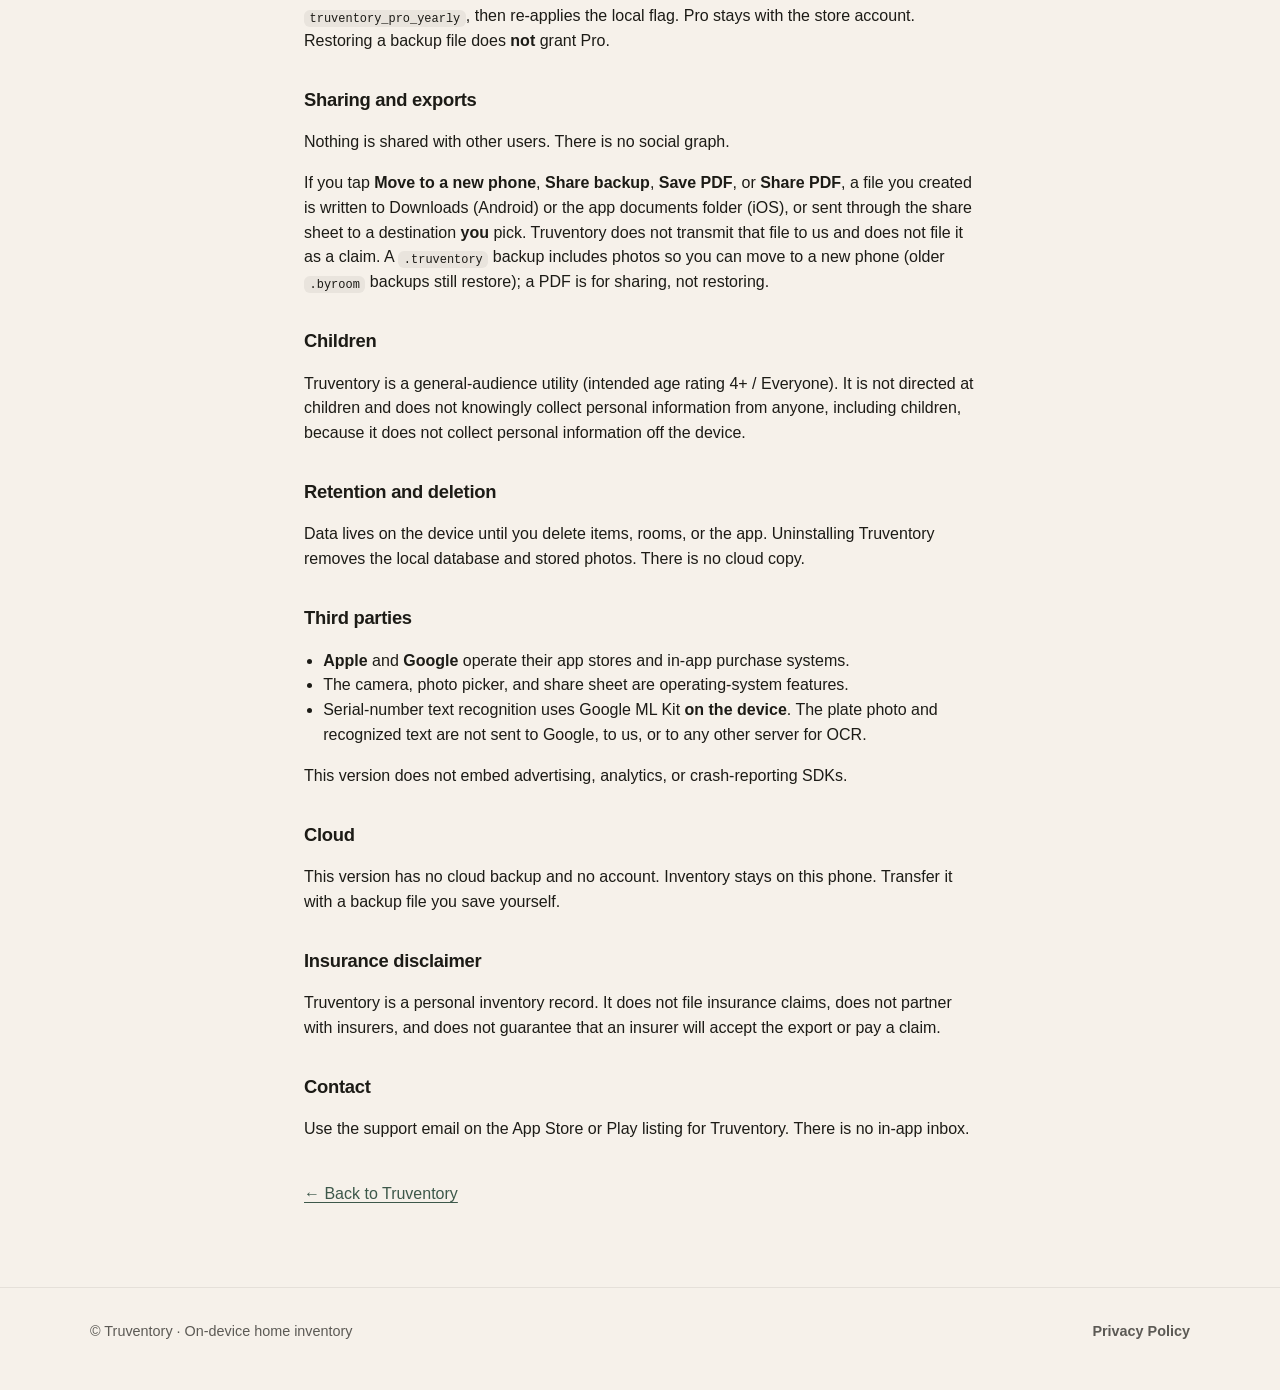
==== commit 9e6093d0: "Update Pro price to $15/year in privacy policy" ====
--- a/privacy.html
+++ b/privacy.html
@@ -15,7 +15,7 @@
   <link rel="icon" href="assets/favicon.ico" sizes="any">
   <link rel="icon" type="image/png" sizes="32x32" href="assets/favicon-32.png">
   <link rel="apple-touch-icon" href="assets/favicon-180.png">
-  <link rel="stylesheet" href="styles.css?v=8">
+  <link rel="stylesheet" href="styles.css?v=7">
 </head>
 <body>
   <header class="site-nav">
@@ -93,7 +93,7 @@
 
     <h2>In-app purchase</h2>
     <p>
-      Truventory Pro (<code>truventory_pro_yearly</code>, $10 USD/year) is an auto-renewing
+      Truventory Pro (<code>truventory_pro_yearly</code>, $15 USD/year) is an auto-renewing
       subscription sold through Apple or Google. They process payment under their terms. Truventory
       stores only a local boolean that the 15-item cap is off and Save/Share PDF is enabled on that
       device. We do not receive your card number. Truventory Pro is not an insurance product.
